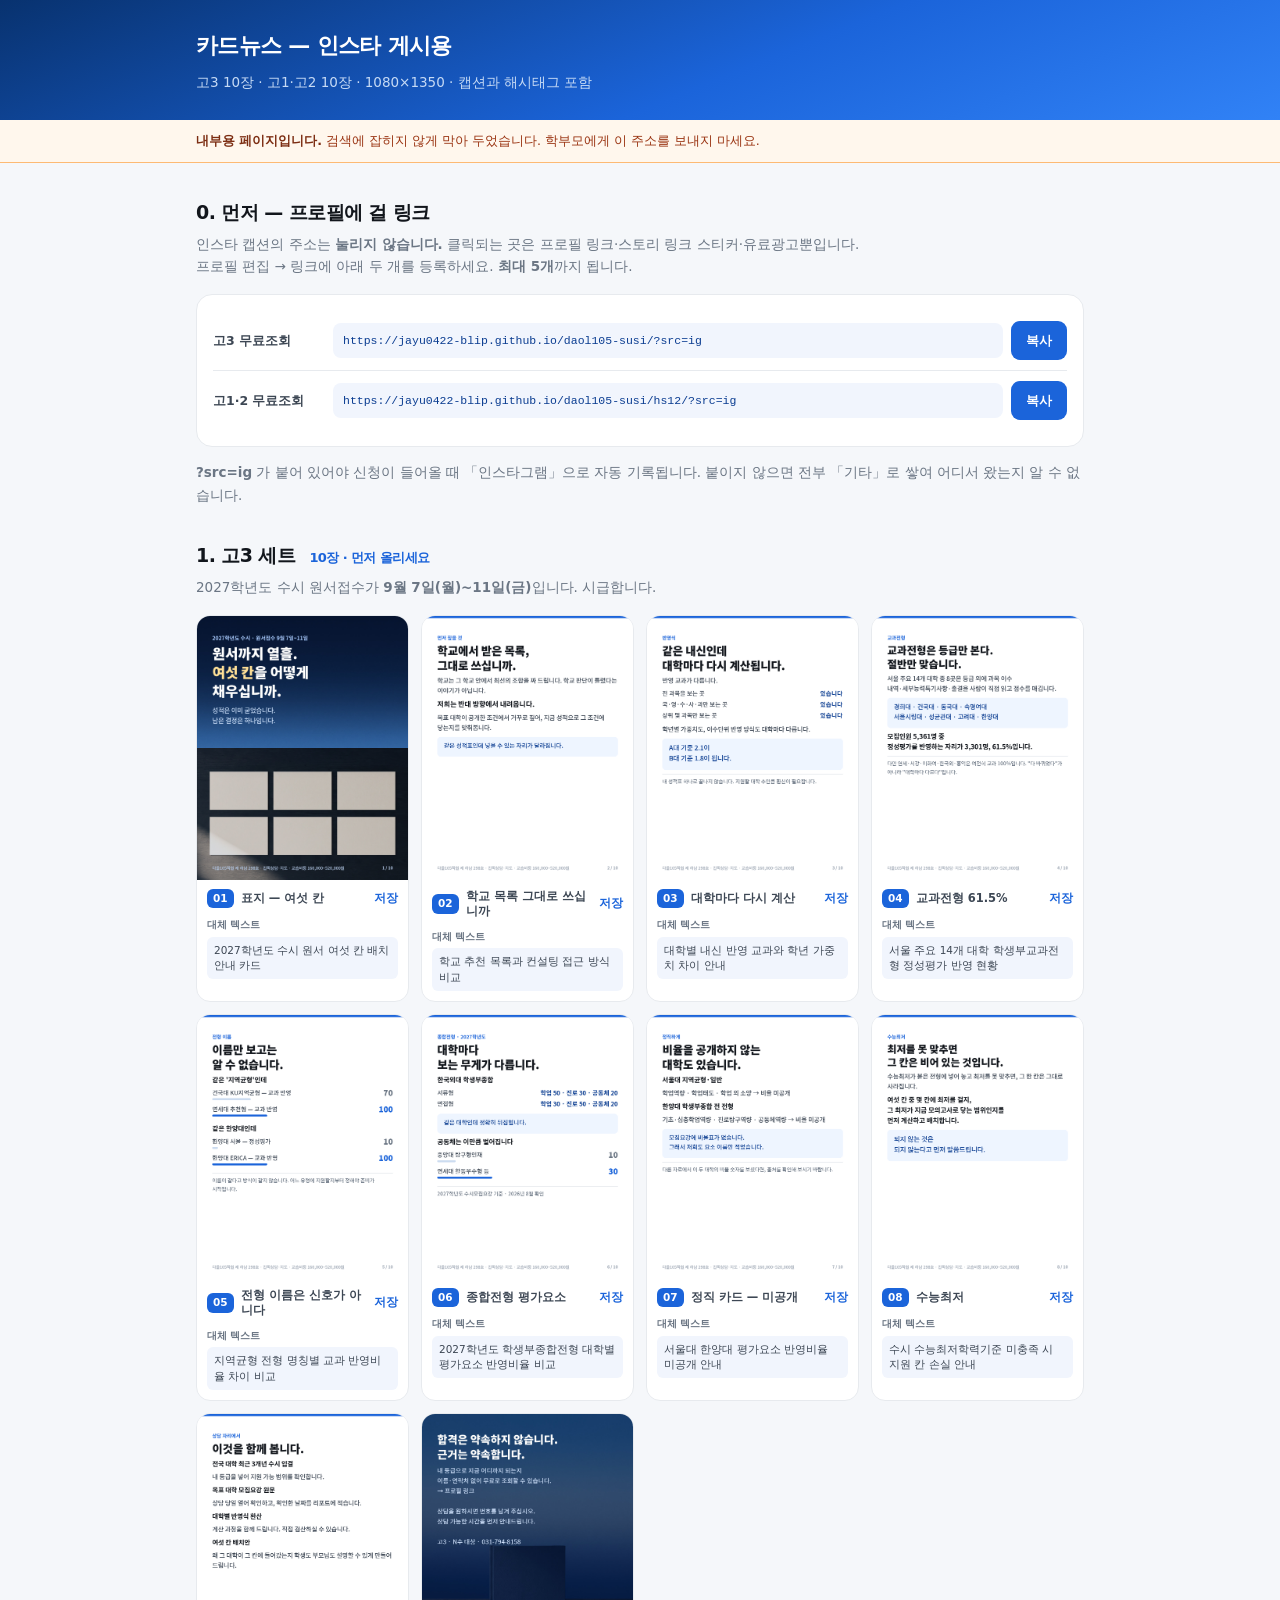
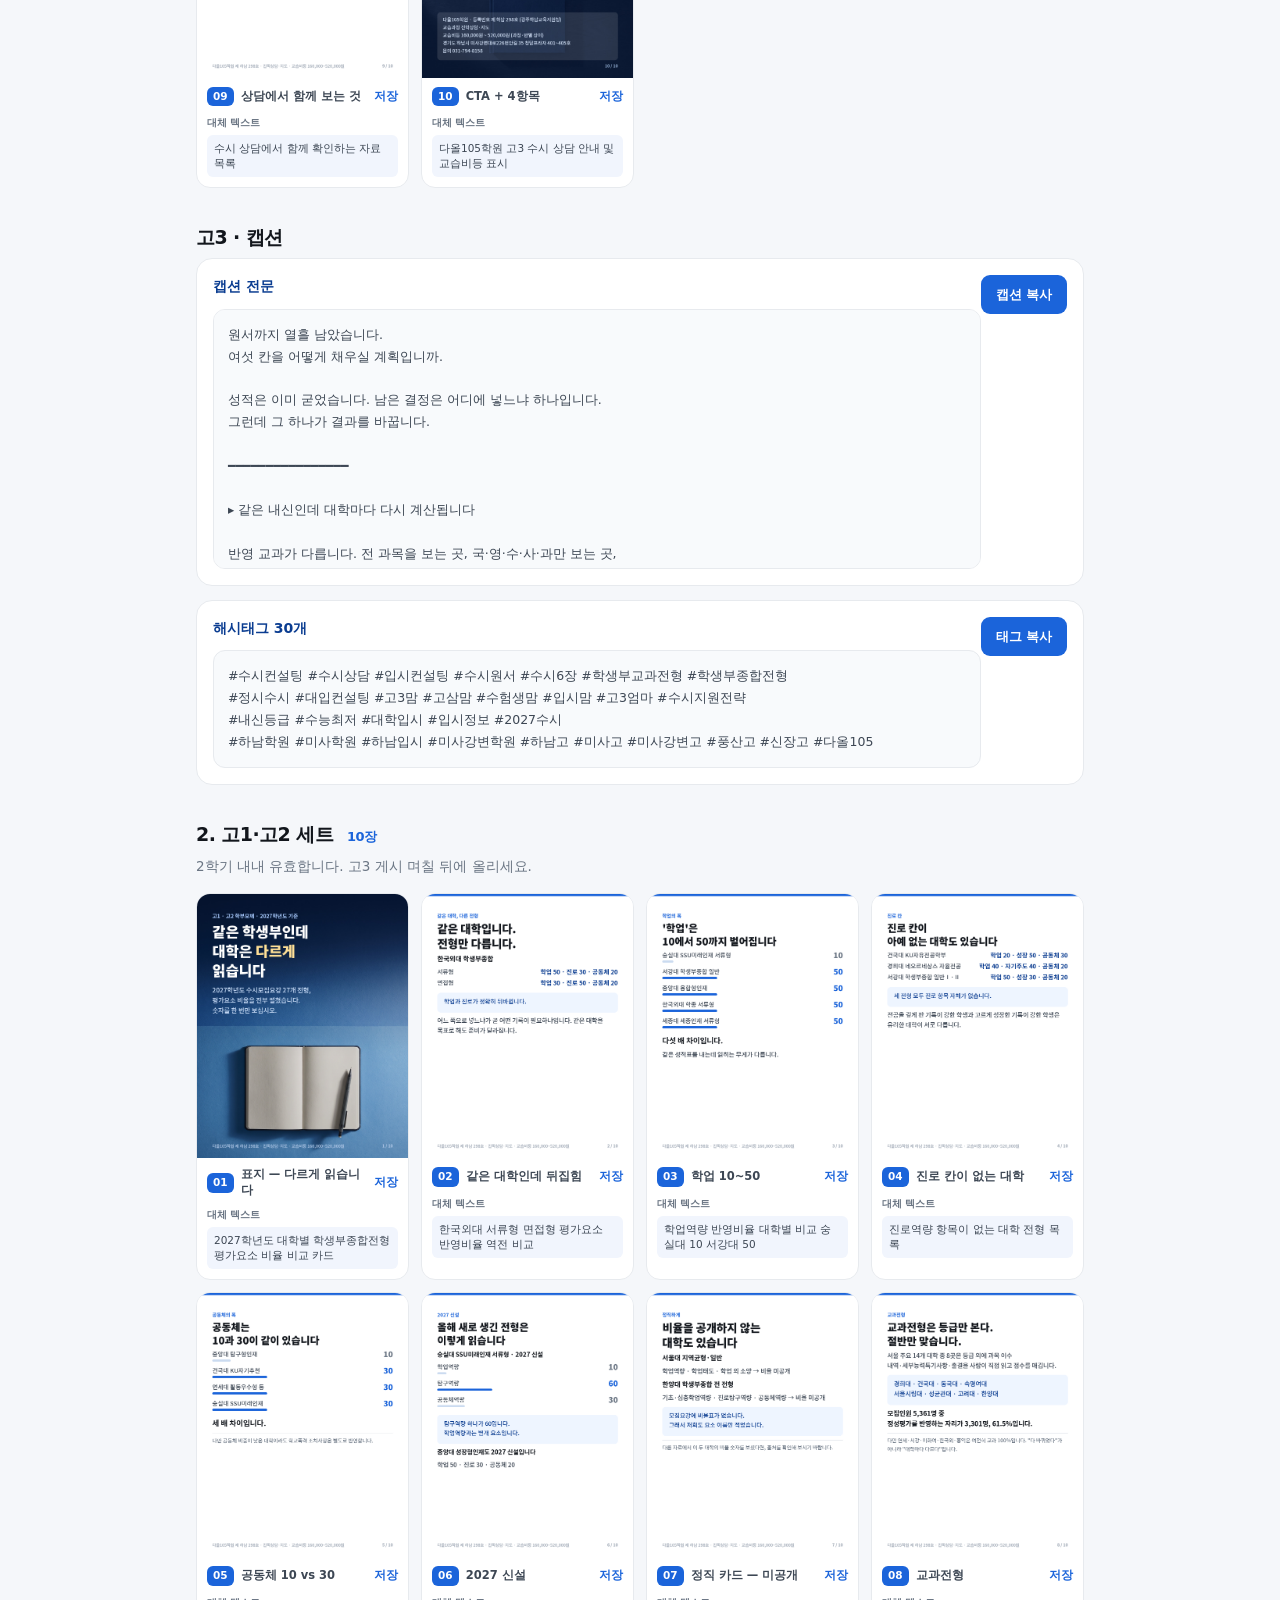
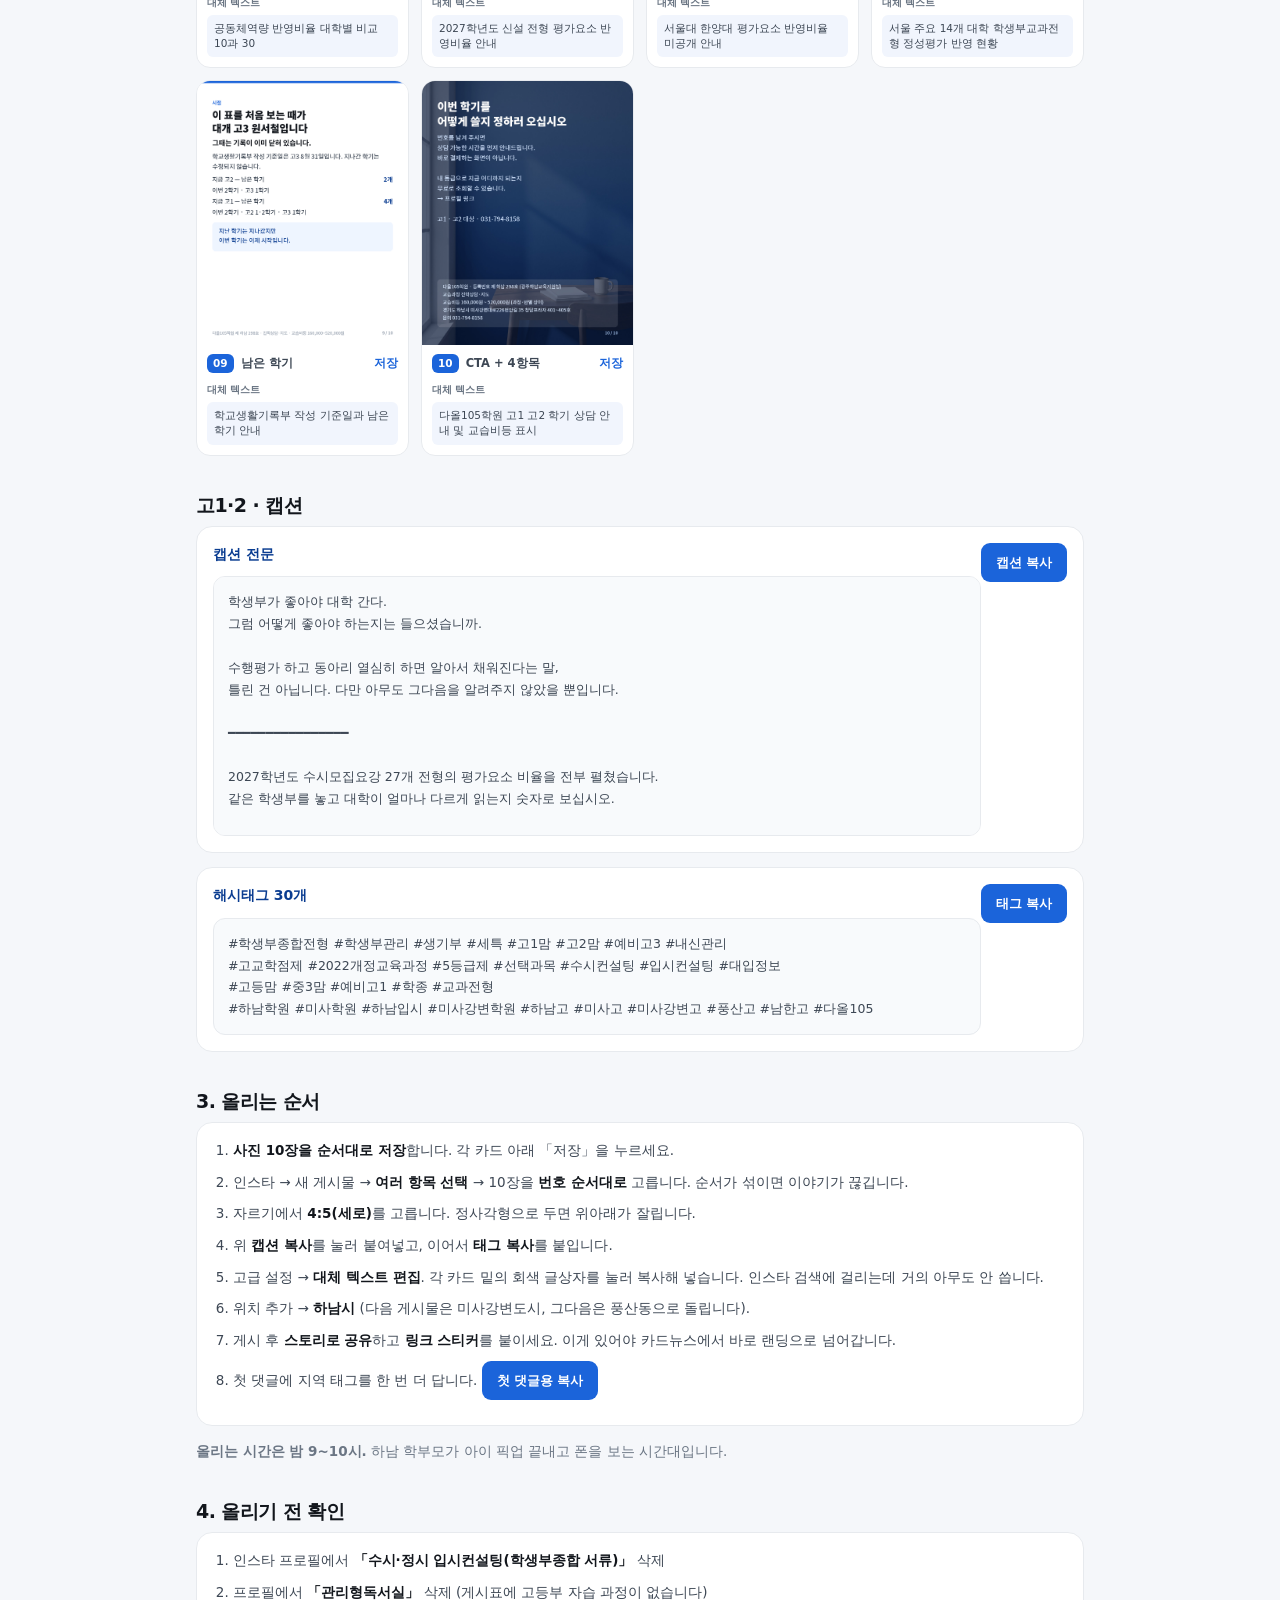
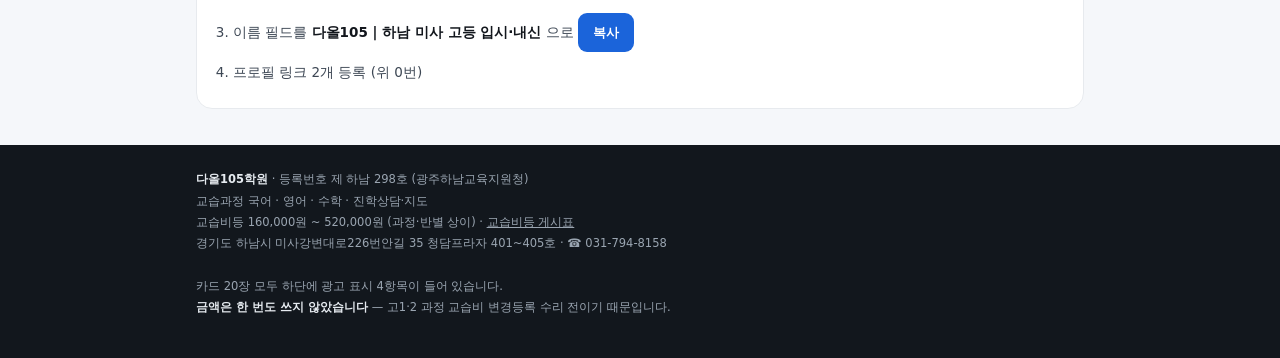
==== cardnews/index.html @ 3d9e0462 "feat: 카드뉴스 배포 페이지 — 고3/고1·2 20장 + 캡션·해시태그·프로필링크 복사 Co-Authored-By: Claude Opus 5 <noreply@anthropic." ====
<!doctype html>
<html lang="ko">
<head>
<meta charset="utf-8">
<meta name="viewport" content="width=device-width,initial-scale=1,viewport-fit=cover">
<meta name="robots" content="noindex,nofollow">
<title>카드뉴스 — 다올105 (내부용)</title>
<style>
:root{--blue:#1B64DA;--blue2:#0B3D91;--ink:#12161C;--g1:#3D4754;--g2:#6B7684;
  --ln:#E7EAEE;--bg:#F5F7FA;--card:#fff;--gold:#B69656;--r:16px}
*{box-sizing:border-box}
body{margin:0;background:var(--bg);color:var(--ink);
  font-family:"Pretendard","Apple SD Gothic Neo","Malgun Gothic",system-ui,sans-serif;
  font-size:15px;line-height:1.68;-webkit-text-size-adjust:100%}
.w{max-width:920px;margin:0 auto;padding:0 16px}
header{background:linear-gradient(158deg,#08326F,#1B64DA 58%,#3182F6);color:#fff;padding:28px 0 26px}
header h1{margin:0 0 6px;font-size:22px;font-weight:800;letter-spacing:-.03em}
header p{margin:0;font-size:13.5px;color:#C6DAF5}
.warn{background:#FFF7ED;border-bottom:1px solid #FDBA74;color:#9A3412;
  font-size:12.5px;padding:11px 0;line-height:1.6}
.warn b{color:#7C2D12}
h2{font-size:19px;font-weight:800;letter-spacing:-.03em;margin:34px 0 4px}
h2 em{font-style:normal;font-size:13px;font-weight:700;color:var(--blue);margin-left:8px}
.lead{color:var(--g2);font-size:13.5px;margin:0 0 16px}
.box{background:var(--card);border:1px solid var(--ln);border-radius:var(--r);
  padding:16px;margin-bottom:14px}
.box h3{margin:0 0 10px;font-size:14px;font-weight:800;color:var(--blue2)}
.lk{display:flex;gap:8px;align-items:center;flex-wrap:wrap;padding:10px 0;border-top:1px solid var(--ln)}
.lk:first-of-type{border-top:0}
.lk .t{flex:0 0 auto;font-size:12.5px;font-weight:700;color:var(--g1);min-width:112px}
.lk code{flex:1 1 240px;font-size:11.5px;color:var(--blue2);background:#F1F5FD;
  border-radius:8px;padding:8px 10px;word-break:break-all;font-family:ui-monospace,monospace}
button.cp{flex:0 0 auto;border:0;border-radius:9px;background:var(--blue);color:#fff;
  font:inherit;font-size:12.5px;font-weight:700;padding:9px 15px;cursor:pointer}
button.cp:active{transform:scale(.97)}
button.cp.ok{background:#0FA36B}
pre{margin:0;white-space:pre-wrap;word-break:break-word;font-size:12.5px;line-height:1.75;
  color:var(--g1);background:#F8FAFC;border:1px solid var(--ln);border-radius:12px;
  padding:14px;max-height:260px;overflow:auto;font-family:inherit}
.grid{display:grid;grid-template-columns:repeat(2,1fr);gap:12px}
@media(min-width:620px){.grid{grid-template-columns:repeat(4,1fr)}}
.c{margin:0;background:var(--card);border:1px solid var(--ln);border-radius:14px;overflow:hidden}
.c img{display:block;width:100%;height:auto}
.c figcaption{display:flex;align-items:center;gap:7px;padding:9px 10px;font-size:11.5px}
.c .n{flex:0 0 auto;background:var(--blue);color:#fff;border-radius:6px;
  padding:1px 6px;font-size:10.5px;font-weight:800}
.c figcaption b{flex:1;font-weight:700;color:var(--g1);font-size:11.5px;line-height:1.35}
.c .dl{flex:0 0 auto;color:var(--blue);font-weight:700;text-decoration:none;font-size:11.5px}
.alt{padding:0 10px 10px}
.alt span{display:block;font-size:10px;color:var(--g2);font-weight:700;margin-bottom:3px}
.alt code{display:block;font-size:10.5px;color:var(--g1);background:#F1F5FD;border-radius:6px;
  padding:6px 7px;line-height:1.45;cursor:pointer;font-family:inherit}
.alt code:active{background:#DCE9FD}
ol{padding-left:20px;margin:0}
ol li{margin-bottom:9px;font-size:13.5px;color:var(--g1)}
ol li b{color:var(--ink)}
footer{background:#12171D;color:#9AA5B1;font-size:11.5px;line-height:1.85;
  padding:24px 0 40px;margin-top:36px}
footer b{color:#E6EBF0}
.toast{position:fixed;left:50%;bottom:26px;transform:translateX(-50%) translateY(80px);
  background:#0FA36B;color:#fff;font-size:13.5px;font-weight:700;padding:11px 20px;
  border-radius:99px;opacity:0;transition:.22s;pointer-events:none;z-index:9}
.toast.on{opacity:1;transform:translateX(-50%) translateY(0)}
</style>
</head>
<body>

<header><div class="w">
  <h1>카드뉴스 — 인스타 게시용</h1>
  <p>고3 10장 · 고1·고2 10장 · 1080×1350 · 캡션과 해시태그 포함</p>
</div></header>

<div class="warn"><div class="w">
  <b>내부용 페이지입니다.</b> 검색에 잡히지 않게 막아 두었습니다. 학부모에게 이 주소를 보내지 마세요.
</div></div>

<div class="w">

<h2>0. 먼저 — 프로필에 걸 링크</h2>
<p class="lead">인스타 캡션의 주소는 <b>눌리지 않습니다.</b> 클릭되는 곳은 프로필 링크·스토리 링크 스티커·유료광고뿐입니다.<br>
프로필 편집 → 링크에 아래 두 개를 등록하세요. <b>최대 5개</b>까지 됩니다.</p>
<div class="box">
  <div class="lk"><span class="t">고3 무료조회</span><code>https://jayu0422-blip.github.io/daol105-susi/?src=ig</code>
    <button class="cp" data-copy="https://jayu0422-blip.github.io/daol105-susi/?src=ig">복사</button></div>
  <div class="lk"><span class="t">고1·2 무료조회</span><code>https://jayu0422-blip.github.io/daol105-susi/hs12/?src=ig</code>
    <button class="cp" data-copy="https://jayu0422-blip.github.io/daol105-susi/hs12/?src=ig">복사</button></div>
</div>
<p class="lead"><b>?src=ig</b> 가 붙어 있어야 신청이 들어올 때 「인스타그램」으로 자동 기록됩니다.
붙이지 않으면 전부 「기타」로 쌓여 어디서 왔는지 알 수 없습니다.</p>

<h2>1. 고3 세트 <em>10장 · 먼저 올리세요</em></h2>
<p class="lead">2027학년도 수시 원서접수가 <b>9월 7일(월)~11일(금)</b>입니다. 시급합니다.</p>
<div class="grid">
    <figure class="c">
      <a href="img/go3_01.jpg" download="go3_01.jpg"><img src="img/go3_01.jpg" alt="2027학년도 수시 원서 여섯 칸 배치 안내 카드" loading="lazy"></a>
      <figcaption><span class="n">01</span><b>표지 — 여섯 칸</b>
        <a class="dl" href="img/go3_01.jpg" download="go3_01.jpg">저장</a></figcaption>
      <div class="alt"><span>대체 텍스트</span><code data-copy="2027학년도 수시 원서 여섯 칸 배치 안내 카드">2027학년도 수시 원서 여섯 칸 배치 안내 카드</code></div>
    </figure>
    <figure class="c">
      <a href="img/go3_02.png" download="go3_02.png"><img src="img/go3_02.png" alt="학교 추천 목록과 컨설팅 접근 방식 비교" loading="lazy"></a>
      <figcaption><span class="n">02</span><b>학교 목록 그대로 쓰십니까</b>
        <a class="dl" href="img/go3_02.png" download="go3_02.png">저장</a></figcaption>
      <div class="alt"><span>대체 텍스트</span><code data-copy="학교 추천 목록과 컨설팅 접근 방식 비교">학교 추천 목록과 컨설팅 접근 방식 비교</code></div>
    </figure>
    <figure class="c">
      <a href="img/go3_03.png" download="go3_03.png"><img src="img/go3_03.png" alt="대학별 내신 반영 교과와 학년 가중치 차이 안내" loading="lazy"></a>
      <figcaption><span class="n">03</span><b>대학마다 다시 계산</b>
        <a class="dl" href="img/go3_03.png" download="go3_03.png">저장</a></figcaption>
      <div class="alt"><span>대체 텍스트</span><code data-copy="대학별 내신 반영 교과와 학년 가중치 차이 안내">대학별 내신 반영 교과와 학년 가중치 차이 안내</code></div>
    </figure>
    <figure class="c">
      <a href="img/go3_04.png" download="go3_04.png"><img src="img/go3_04.png" alt="서울 주요 14개 대학 학생부교과전형 정성평가 반영 현황" loading="lazy"></a>
      <figcaption><span class="n">04</span><b>교과전형 61.5%</b>
        <a class="dl" href="img/go3_04.png" download="go3_04.png">저장</a></figcaption>
      <div class="alt"><span>대체 텍스트</span><code data-copy="서울 주요 14개 대학 학생부교과전형 정성평가 반영 현황">서울 주요 14개 대학 학생부교과전형 정성평가 반영 현황</code></div>
    </figure>
    <figure class="c">
      <a href="img/go3_05.png" download="go3_05.png"><img src="img/go3_05.png" alt="지역균형 전형 명칭별 교과 반영비율 차이 비교" loading="lazy"></a>
      <figcaption><span class="n">05</span><b>전형 이름은 신호가 아니다</b>
        <a class="dl" href="img/go3_05.png" download="go3_05.png">저장</a></figcaption>
      <div class="alt"><span>대체 텍스트</span><code data-copy="지역균형 전형 명칭별 교과 반영비율 차이 비교">지역균형 전형 명칭별 교과 반영비율 차이 비교</code></div>
    </figure>
    <figure class="c">
      <a href="img/go3_06.png" download="go3_06.png"><img src="img/go3_06.png" alt="2027학년도 학생부종합전형 대학별 평가요소 반영비율 비교" loading="lazy"></a>
      <figcaption><span class="n">06</span><b>종합전형 평가요소</b>
        <a class="dl" href="img/go3_06.png" download="go3_06.png">저장</a></figcaption>
      <div class="alt"><span>대체 텍스트</span><code data-copy="2027학년도 학생부종합전형 대학별 평가요소 반영비율 비교">2027학년도 학생부종합전형 대학별 평가요소 반영비율 비교</code></div>
    </figure>
    <figure class="c">
      <a href="img/go3_07.png" download="go3_07.png"><img src="img/go3_07.png" alt="서울대 한양대 평가요소 반영비율 미공개 안내" loading="lazy"></a>
      <figcaption><span class="n">07</span><b>정직 카드 — 미공개</b>
        <a class="dl" href="img/go3_07.png" download="go3_07.png">저장</a></figcaption>
      <div class="alt"><span>대체 텍스트</span><code data-copy="서울대 한양대 평가요소 반영비율 미공개 안내">서울대 한양대 평가요소 반영비율 미공개 안내</code></div>
    </figure>
    <figure class="c">
      <a href="img/go3_08.png" download="go3_08.png"><img src="img/go3_08.png" alt="수시 수능최저학력기준 미충족 시 지원 칸 손실 안내" loading="lazy"></a>
      <figcaption><span class="n">08</span><b>수능최저</b>
        <a class="dl" href="img/go3_08.png" download="go3_08.png">저장</a></figcaption>
      <div class="alt"><span>대체 텍스트</span><code data-copy="수시 수능최저학력기준 미충족 시 지원 칸 손실 안내">수시 수능최저학력기준 미충족 시 지원 칸 손실 안내</code></div>
    </figure>
    <figure class="c">
      <a href="img/go3_09.png" download="go3_09.png"><img src="img/go3_09.png" alt="수시 상담에서 함께 확인하는 자료 목록" loading="lazy"></a>
      <figcaption><span class="n">09</span><b>상담에서 함께 보는 것</b>
        <a class="dl" href="img/go3_09.png" download="go3_09.png">저장</a></figcaption>
      <div class="alt"><span>대체 텍스트</span><code data-copy="수시 상담에서 함께 확인하는 자료 목록">수시 상담에서 함께 확인하는 자료 목록</code></div>
    </figure>
    <figure class="c">
      <a href="img/go3_10.jpg" download="go3_10.jpg"><img src="img/go3_10.jpg" alt="다올105학원 고3 수시 상담 안내 및 교습비등 표시" loading="lazy"></a>
      <figcaption><span class="n">10</span><b>CTA + 4항목</b>
        <a class="dl" href="img/go3_10.jpg" download="go3_10.jpg">저장</a></figcaption>
      <div class="alt"><span>대체 텍스트</span><code data-copy="다올105학원 고3 수시 상담 안내 및 교습비등 표시">다올105학원 고3 수시 상담 안내 및 교습비등 표시</code></div>
    </figure>
</div>

<h2>고3 · 캡션</h2>
<div class="box">
  <h3>캡션 전문 <button class="cp" data-copy-id="capA" style="float:right">캡션 복사</button></h3>
  <pre id="capA">원서까지 열흘 남았습니다.
여섯 칸을 어떻게 채우실 계획입니까.

성적은 이미 굳었습니다. 남은 결정은 어디에 넣느냐 하나입니다.
그런데 그 하나가 결과를 바꿉니다.

━━━━━━━━━━━━━━━━

▸ 같은 내신인데 대학마다 다시 계산됩니다

반영 교과가 다릅니다. 전 과목을 보는 곳, 국·영·수·사·과만 보는 곳,
상위 몇 과목만 보는 곳이 다 다릅니다.
학년별 가중치도, 이수단위 반영 방식도 다릅니다.

그래서 A대 기준 2.1이 B대 기준 1.8이 됩니다.
내 성적표 하나로 끝나지 않습니다.

▸ 교과전형은 등급만 본다 — 절반만 맞습니다

서울 주요 14개 대학 중 8곳은 등급 외에
과목 이수 내역·세부능력특기사항·출결을 사람이 직접 읽고 점수를 매깁니다.

경희대 · 건국대 · 동국대 · 숙명여대 · 서울시립대 · 성균관대 · 고려대 · 한양대

모집인원 5,361명 중 정성평가를 반영하는 자리가 3,301명, 61.5%입니다.

다만 연세·서강·이화여·한국외·홍익은 여전히 교과 100%입니다.
"다 바뀌었다"가 아니라 "대학마다 다르다"입니다.

▸ 전형 이름만 보고는 알 수 없습니다

같은 '지역균형'인데 건국대는 교과가 70%, 연세대는 100%입니다.
같은 한양대인데 서울캠은 정성평가 10%를 보고 ERICA는 교과 100%입니다.

▸ 비율을 공개하지 않는 대학도 있습니다

서울대와 한양대는 모집요강에 평가요소별 비율표가 없습니다.
그래서 저희도 요소 이름만 적었습니다.
다른 자료에서 이 두 대학의 비율 숫자를 보셨다면 출처를 확인해 보시기 바랍니다.

▸ 최저를 못 맞추면 그 칸은 비어 있는 것입니다

여섯 칸 중 몇 칸에 최저를 걸지, 그 최저가 지금 모의고사로 닿는 범위인지를
먼저 계산하고 배치합니다.
되지 않는 것은 되지 않는다고 먼저 말씀드립니다.

━━━━━━━━━━━━━━━━

합격은 약속하지 않습니다. 근거는 약속합니다.
왜 그 대학이 그 칸에 들어갔는지, 학생도 부모님도 설명할 수 있게 만들어 드립니다.

내 등급으로 지금 어디까지 되는지
이름·연락처 없이 무료로 조회하실 수 있습니다 → 프로필 링크

2027학년도 수시 원서접수 2026. 9. 7(월) ~ 9. 11(금)
고3 · N수 대상 · ☎ 031-794-8158

※ 위 숫자는 2027학년도 수시모집요강 및 각 대학 입학처 공개자료 기준(2026년 8월 확인)이며,
   지원 전 반드시 해당 대학 입학처 게시본을 확인하셔야 합니다.
※ 본 상담은 합격을 보장하지 않습니다.

━━━━━━━━━━━━━━━━
다올105학원 · 등록번호 제 하남 298호 (광주하남교육지원청)
교습과정 진학상담·지도
교습비등 160,000원 ~ 520,000원 (과정·반별 상이)
경기 하남시 미사강변대로226번안길 35 청담프라자 401~405호
☎ 031-794-8158</pre>
</div>
<div class="box">
  <h3>해시태그 30개 <button class="cp" data-copy-id="tagA" style="float:right">태그 복사</button></h3>
  <pre id="tagA">#수시컨설팅 #수시상담 #입시컨설팅 #수시원서 #수시6장 #학생부교과전형 #학생부종합전형
#정시수시 #대입컨설팅 #고3맘 #고삼맘 #수험생맘 #입시맘 #고3엄마 #수시지원전략
#내신등급 #수능최저 #대학입시 #입시정보 #2027수시
#하남학원 #미사학원 #하남입시 #미사강변학원 #하남고 #미사고 #미사강변고 #풍산고 #신장고 #다올105</pre>
</div>

<h2>2. 고1·고2 세트 <em>10장</em></h2>
<p class="lead">2학기 내내 유효합니다. 고3 게시 며칠 뒤에 올리세요.</p>
<div class="grid">
    <figure class="c">
      <a href="img/hs12_01.jpg" download="hs12_01.jpg"><img src="img/hs12_01.jpg" alt="2027학년도 대학별 학생부종합전형 평가요소 비율 비교 카드" loading="lazy"></a>
      <figcaption><span class="n">01</span><b>표지 — 다르게 읽습니다</b>
        <a class="dl" href="img/hs12_01.jpg" download="hs12_01.jpg">저장</a></figcaption>
      <div class="alt"><span>대체 텍스트</span><code data-copy="2027학년도 대학별 학생부종합전형 평가요소 비율 비교 카드">2027학년도 대학별 학생부종합전형 평가요소 비율 비교 카드</code></div>
    </figure>
    <figure class="c">
      <a href="img/hs12_02.png" download="hs12_02.png"><img src="img/hs12_02.png" alt="한국외대 서류형 면접형 평가요소 반영비율 역전 비교" loading="lazy"></a>
      <figcaption><span class="n">02</span><b>같은 대학인데 뒤집힘</b>
        <a class="dl" href="img/hs12_02.png" download="hs12_02.png">저장</a></figcaption>
      <div class="alt"><span>대체 텍스트</span><code data-copy="한국외대 서류형 면접형 평가요소 반영비율 역전 비교">한국외대 서류형 면접형 평가요소 반영비율 역전 비교</code></div>
    </figure>
    <figure class="c">
      <a href="img/hs12_03.png" download="hs12_03.png"><img src="img/hs12_03.png" alt="학업역량 반영비율 대학별 비교 숭실대 10 서강대 50" loading="lazy"></a>
      <figcaption><span class="n">03</span><b>학업 10~50</b>
        <a class="dl" href="img/hs12_03.png" download="hs12_03.png">저장</a></figcaption>
      <div class="alt"><span>대체 텍스트</span><code data-copy="학업역량 반영비율 대학별 비교 숭실대 10 서강대 50">학업역량 반영비율 대학별 비교 숭실대 10 서강대 50</code></div>
    </figure>
    <figure class="c">
      <a href="img/hs12_04.png" download="hs12_04.png"><img src="img/hs12_04.png" alt="진로역량 항목이 없는 대학 전형 목록" loading="lazy"></a>
      <figcaption><span class="n">04</span><b>진로 칸이 없는 대학</b>
        <a class="dl" href="img/hs12_04.png" download="hs12_04.png">저장</a></figcaption>
      <div class="alt"><span>대체 텍스트</span><code data-copy="진로역량 항목이 없는 대학 전형 목록">진로역량 항목이 없는 대학 전형 목록</code></div>
    </figure>
    <figure class="c">
      <a href="img/hs12_05.png" download="hs12_05.png"><img src="img/hs12_05.png" alt="공동체역량 반영비율 대학별 비교 10과 30" loading="lazy"></a>
      <figcaption><span class="n">05</span><b>공동체 10 vs 30</b>
        <a class="dl" href="img/hs12_05.png" download="hs12_05.png">저장</a></figcaption>
      <div class="alt"><span>대체 텍스트</span><code data-copy="공동체역량 반영비율 대학별 비교 10과 30">공동체역량 반영비율 대학별 비교 10과 30</code></div>
    </figure>
    <figure class="c">
      <a href="img/hs12_06.png" download="hs12_06.png"><img src="img/hs12_06.png" alt="2027학년도 신설 전형 평가요소 반영비율 안내" loading="lazy"></a>
      <figcaption><span class="n">06</span><b>2027 신설</b>
        <a class="dl" href="img/hs12_06.png" download="hs12_06.png">저장</a></figcaption>
      <div class="alt"><span>대체 텍스트</span><code data-copy="2027학년도 신설 전형 평가요소 반영비율 안내">2027학년도 신설 전형 평가요소 반영비율 안내</code></div>
    </figure>
    <figure class="c">
      <a href="img/hs12_07.png" download="hs12_07.png"><img src="img/hs12_07.png" alt="서울대 한양대 평가요소 반영비율 미공개 안내" loading="lazy"></a>
      <figcaption><span class="n">07</span><b>정직 카드 — 미공개</b>
        <a class="dl" href="img/hs12_07.png" download="hs12_07.png">저장</a></figcaption>
      <div class="alt"><span>대체 텍스트</span><code data-copy="서울대 한양대 평가요소 반영비율 미공개 안내">서울대 한양대 평가요소 반영비율 미공개 안내</code></div>
    </figure>
    <figure class="c">
      <a href="img/hs12_08.png" download="hs12_08.png"><img src="img/hs12_08.png" alt="서울 주요 14개 대학 학생부교과전형 정성평가 반영 현황" loading="lazy"></a>
      <figcaption><span class="n">08</span><b>교과전형</b>
        <a class="dl" href="img/hs12_08.png" download="hs12_08.png">저장</a></figcaption>
      <div class="alt"><span>대체 텍스트</span><code data-copy="서울 주요 14개 대학 학생부교과전형 정성평가 반영 현황">서울 주요 14개 대학 학생부교과전형 정성평가 반영 현황</code></div>
    </figure>
    <figure class="c">
      <a href="img/hs12_09.png" download="hs12_09.png"><img src="img/hs12_09.png" alt="학교생활기록부 작성 기준일과 남은 학기 안내" loading="lazy"></a>
      <figcaption><span class="n">09</span><b>남은 학기</b>
        <a class="dl" href="img/hs12_09.png" download="hs12_09.png">저장</a></figcaption>
      <div class="alt"><span>대체 텍스트</span><code data-copy="학교생활기록부 작성 기준일과 남은 학기 안내">학교생활기록부 작성 기준일과 남은 학기 안내</code></div>
    </figure>
    <figure class="c">
      <a href="img/hs12_10.jpg" download="hs12_10.jpg"><img src="img/hs12_10.jpg" alt="다올105학원 고1 고2 학기 상담 안내 및 교습비등 표시" loading="lazy"></a>
      <figcaption><span class="n">10</span><b>CTA + 4항목</b>
        <a class="dl" href="img/hs12_10.jpg" download="hs12_10.jpg">저장</a></figcaption>
      <div class="alt"><span>대체 텍스트</span><code data-copy="다올105학원 고1 고2 학기 상담 안내 및 교습비등 표시">다올105학원 고1 고2 학기 상담 안내 및 교습비등 표시</code></div>
    </figure>
</div>

<h2>고1·2 · 캡션</h2>
<div class="box">
  <h3>캡션 전문 <button class="cp" data-copy-id="capB" style="float:right">캡션 복사</button></h3>
  <pre id="capB">학생부가 좋아야 대학 간다.
그럼 어떻게 좋아야 하는지는 들으셨습니까.

수행평가 하고 동아리 열심히 하면 알아서 채워진다는 말,
틀린 건 아닙니다. 다만 아무도 그다음을 알려주지 않았을 뿐입니다.

━━━━━━━━━━━━━━━━

2027학년도 수시모집요강 27개 전형의 평가요소 비율을 전부 펼쳤습니다.
같은 학생부를 놓고 대학이 얼마나 다르게 읽는지 숫자로 보십시오.

▸ 같은 대학인데 정확히 뒤집힙니다

한국외대 학생부종합
· 서류형 — 학업 50 · 진로 30 · 공동체 20
· 면접형 — 학업 30 · 진로 50 · 공동체 20

어느 쪽으로 넣느냐가 곧 어떤 기록이 필요하냐입니다.

▸ '학업'은 10에서 50까지 벌어집니다

숭실대 SSU미래인재 서류형 학업 10
서강대 · 중앙대 융합형 · 한국외대 서류형 · 세종대 서류형 학업 50

다섯 배 차이입니다. 같은 성적표를 내는데 읽히는 무게가 다릅니다.

▸ 진로 칸이 아예 없는 대학도 있습니다

건국대 KU자유전공학부 — 학업 20 · 성장 50 · 공동체 30
경희대 네오르네상스 자율·자유전공 — 학업 40 · 자기주도 40 · 공동체 20
서강대 학생부종합 일반Ⅰ·Ⅱ — 학업 50 · 성장 30 · 공동체 20

전공을 깊게 판 기록이 강한 학생과 고르게 성장한 기록이 강한 학생은
유리한 대학이 서로 다릅니다.

▸ 공동체는 10과 30이 같이 있습니다

중앙대 탐구형인재 10 / 건국대·연세대·숭실대 30. 세 배 차이입니다.
다만 공동체 비중이 낮은 대학이라도 학교폭력 조치사항은 별도로 반영합니다.

▸ 올해 새로 생긴 전형

숭실대 SSU미래인재 서류형(2027 신설) — 학업 10 · 탐구 60 · 공동체 30
탐구역량 하나가 60입니다. 학업역량과는 별개 요소입니다.

▸ 비율을 공개하지 않는 대학도 있습니다

서울대와 한양대는 모집요강에 비율표가 없습니다.
그래서 저희도 요소 이름만 적었습니다.
다른 자료에서 이 두 대학의 비율 숫자를 보셨다면 출처를 확인해 보시기 바랍니다.

▸ 교과전형도 학생부를 읽습니다

서울 주요 14개 대학 중 8곳이 정성평가를 반영합니다.
모집인원 5,361명 중 3,301명, 61.5%입니다.
다만 연세·서강·이화여·한국외·홍익은 여전히 교과 100%입니다.

━━━━━━━━━━━━━━━━

이 표를 처음 보는 때가 대개 고3 원서철입니다.
그때는 기록이 이미 닫혀 있습니다.

학교생활기록부 작성 기준일은 고3 8월 31일입니다.
지나간 학기는 수정되지 않습니다.

기록에 반영되는 학기가
· 지금 고2는 2개 남았습니다 (이번 2학기 · 고3 1학기)
· 지금 고1은 4개 남았습니다 (이번 2학기 · 고2 1·2학기 · 고3 1학기)

지난 학기는 지나갔지만 이번 학기는 이제 시작입니다.

내 등급으로 지금 어디까지 되는지
이름·연락처 없이 무료로 조회하실 수 있습니다 → 프로필 링크

고1 · 고2 대상 · ☎ 031-794-8158

※ 본원은 학교생활기록부 사본·전자파일을 제출받거나 보관하지 않습니다.
※ 학교생활기록부에 들어갈 문장을 만들어 드리지 않습니다.
※ 학교에 무엇을 적어 달라고 요청하는 방법은 안내하지 않습니다.
※ 본 상담은 합격을 보장하지 않습니다.
※ 위 숫자는 2027학년도 수시모집요강 기준(2026년 8월 확인)이며 학년도마다 달라집니다.

━━━━━━━━━━━━━━━━
다올105학원 · 등록번호 제 하남 298호 (광주하남교육지원청)
교습과정 진학상담·지도
교습비등 160,000원 ~ 520,000원 (과정·반별 상이)
경기 하남시 미사강변대로226번안길 35 청담프라자 401~405호
☎ 031-794-8158</pre>
</div>
<div class="box">
  <h3>해시태그 30개 <button class="cp" data-copy-id="tagB" style="float:right">태그 복사</button></h3>
  <pre id="tagB">#학생부종합전형 #학생부관리 #생기부 #세특 #고1맘 #고2맘 #예비고3 #내신관리
#고교학점제 #2022개정교육과정 #5등급제 #선택과목 #수시컨설팅 #입시컨설팅 #대입정보
#고등맘 #중3맘 #예비고1 #학종 #교과전형
#하남학원 #미사학원 #하남입시 #미사강변학원 #하남고 #미사고 #미사강변고 #풍산고 #남한고 #다올105</pre>
</div>

<h2>3. 올리는 순서</h2>
<div class="box">
  <ol>
    <li><b>사진 10장을 순서대로 저장</b>합니다. 각 카드 아래 「저장」을 누르세요.</li>
    <li>인스타 → 새 게시물 → <b>여러 항목 선택</b> → 10장을 <b>번호 순서대로</b> 고릅니다. 순서가 섞이면 이야기가 끊깁니다.</li>
    <li>자르기에서 <b>4:5(세로)</b>를 고릅니다. 정사각형으로 두면 위아래가 잘립니다.</li>
    <li>위 <b>캡션 복사</b>를 눌러 붙여넣고, 이어서 <b>태그 복사</b>를 붙입니다.</li>
    <li>고급 설정 → <b>대체 텍스트 편집</b>. 각 카드 밑의 회색 글상자를 눌러 복사해 넣습니다. 인스타 검색에 걸리는데 거의 아무도 안 씁니다.</li>
    <li>위치 추가 → <b>하남시</b> (다음 게시물은 미사강변도시, 그다음은 풍산동으로 돌립니다).</li>
    <li>게시 후 <b>스토리로 공유</b>하고 <b>링크 스티커</b>를 붙이세요. 이게 있어야 카드뉴스에서 바로 랜딩으로 넘어갑니다.</li>
    <li>첫 댓글에 지역 태그를 한 번 더 답니다.
      <button class="cp" data-copy="#하남학원 #미사학원 #미사강변고 #하남고 #미사고">첫 댓글용 복사</button></li>
  </ol>
</div>
<p class="lead"><b>올리는 시간은 밤 9~10시.</b> 하남 학부모가 아이 픽업 끝내고 폰을 보는 시간대입니다.</p>

<h2>4. 올리기 전 확인</h2>
<div class="box">
  <ol>
    <li>인스타 프로필에서 <b>「수시·정시 입시컨설팅(학생부종합 서류)」</b> 삭제</li>
    <li>프로필에서 <b>「관리형독서실」</b> 삭제 (게시표에 고등부 자습 과정이 없습니다)</li>
    <li>이름 필드를 <b>다올105 | 하남 미사 고등 입시·내신</b> 으로
      <button class="cp" data-copy="다올105 | 하남 미사 고등 입시·내신">복사</button></li>
    <li>프로필 링크 2개 등록 (위 0번)</li>
  </ol>
</div>

</div>

<footer><div class="w">
  <b>다올105학원</b> · 등록번호 제 하남 298호 (광주하남교육지원청)<br>
  교습과정 국어 · 영어 · 수학 · 진학상담·지도<br>
  교습비등 160,000원 ~ 520,000원 (과정·반별 상이) ·
  <a href="../fee/" style="color:#9AA5B1">교습비등 게시표</a><br>
  경기도 하남시 미사강변대로226번안길 35 청담프라자 401~405호 · ☎ 031-794-8158<br><br>
  카드 20장 모두 하단에 광고 표시 4항목이 들어 있습니다.<br>
  <b>금액은 한 번도 쓰지 않았습니다</b> — 고1·2 과정 교습비 변경등록 수리 전이기 때문입니다.
</div></footer>

<div class="toast" id="toast">복사했습니다</div>
<script>
var T=document.getElementById('toast'),tt;
function toast(m){T.textContent=m;T.classList.add('on');clearTimeout(tt);
  tt=setTimeout(function(){T.classList.remove('on')},1500)}
function copy(txt,btn){
  function ok(){toast('복사했습니다');
    if(btn){var o=btn.textContent;btn.textContent='복사됨 ✓';btn.classList.add('ok');
      setTimeout(function(){btn.textContent=o;btn.classList.remove('ok')},1600)}}
  if(navigator.clipboard&&window.isSecureContext){
    navigator.clipboard.writeText(txt).then(ok).catch(fb)
  }else fb();
  function fb(){var a=document.createElement('textarea');a.value=txt;
    a.style.position='fixed';a.style.left='-9999px';document.body.appendChild(a);
    a.select();try{document.execCommand('copy');ok()}catch(e){toast('복사에 실패했습니다')}
    document.body.removeChild(a)}
}
document.addEventListener('click',function(e){
  var b=e.target.closest('[data-copy]');
  if(b){copy(b.dataset.copy,b.tagName==='BUTTON'?b:null);return}
  var c=e.target.closest('[data-copy-id]');
  if(c){var el=document.getElementById(c.dataset.copyId);if(el)copy(el.textContent,c)}
});
</script>
</body>
</html>
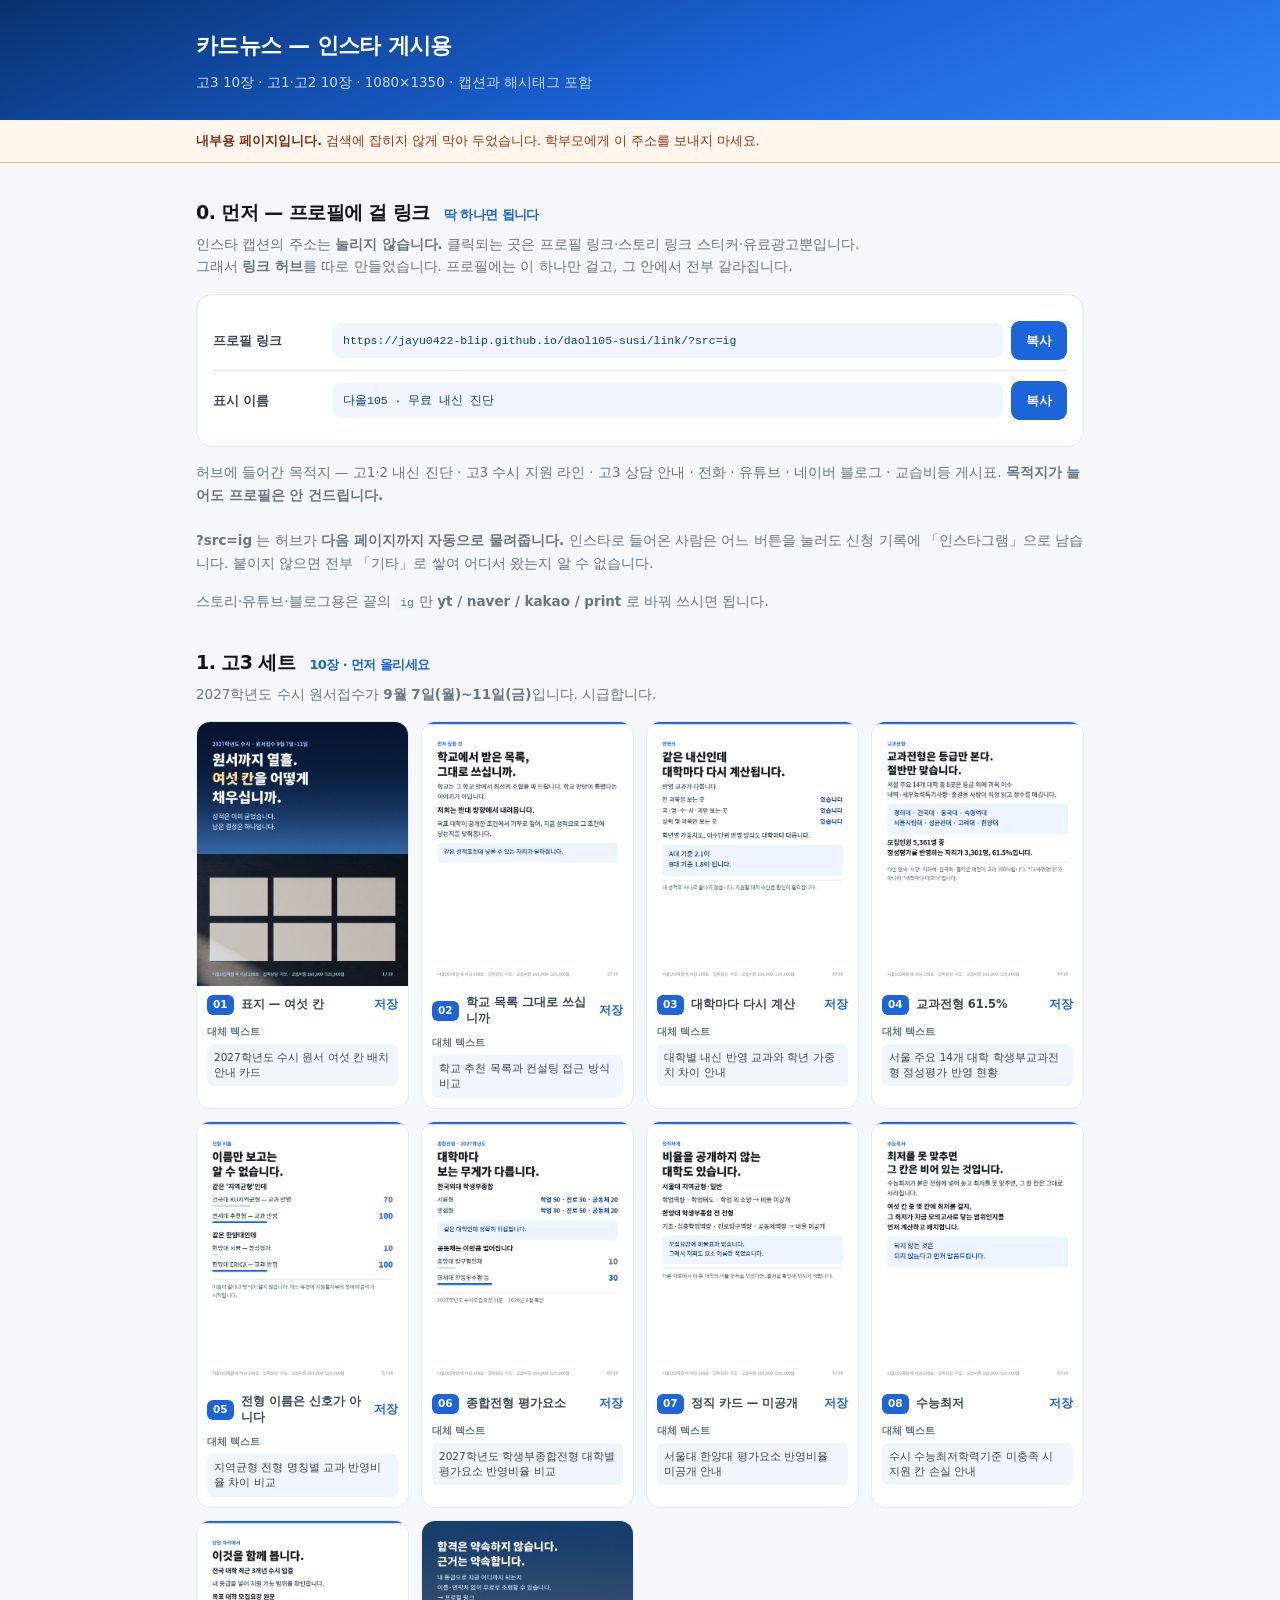
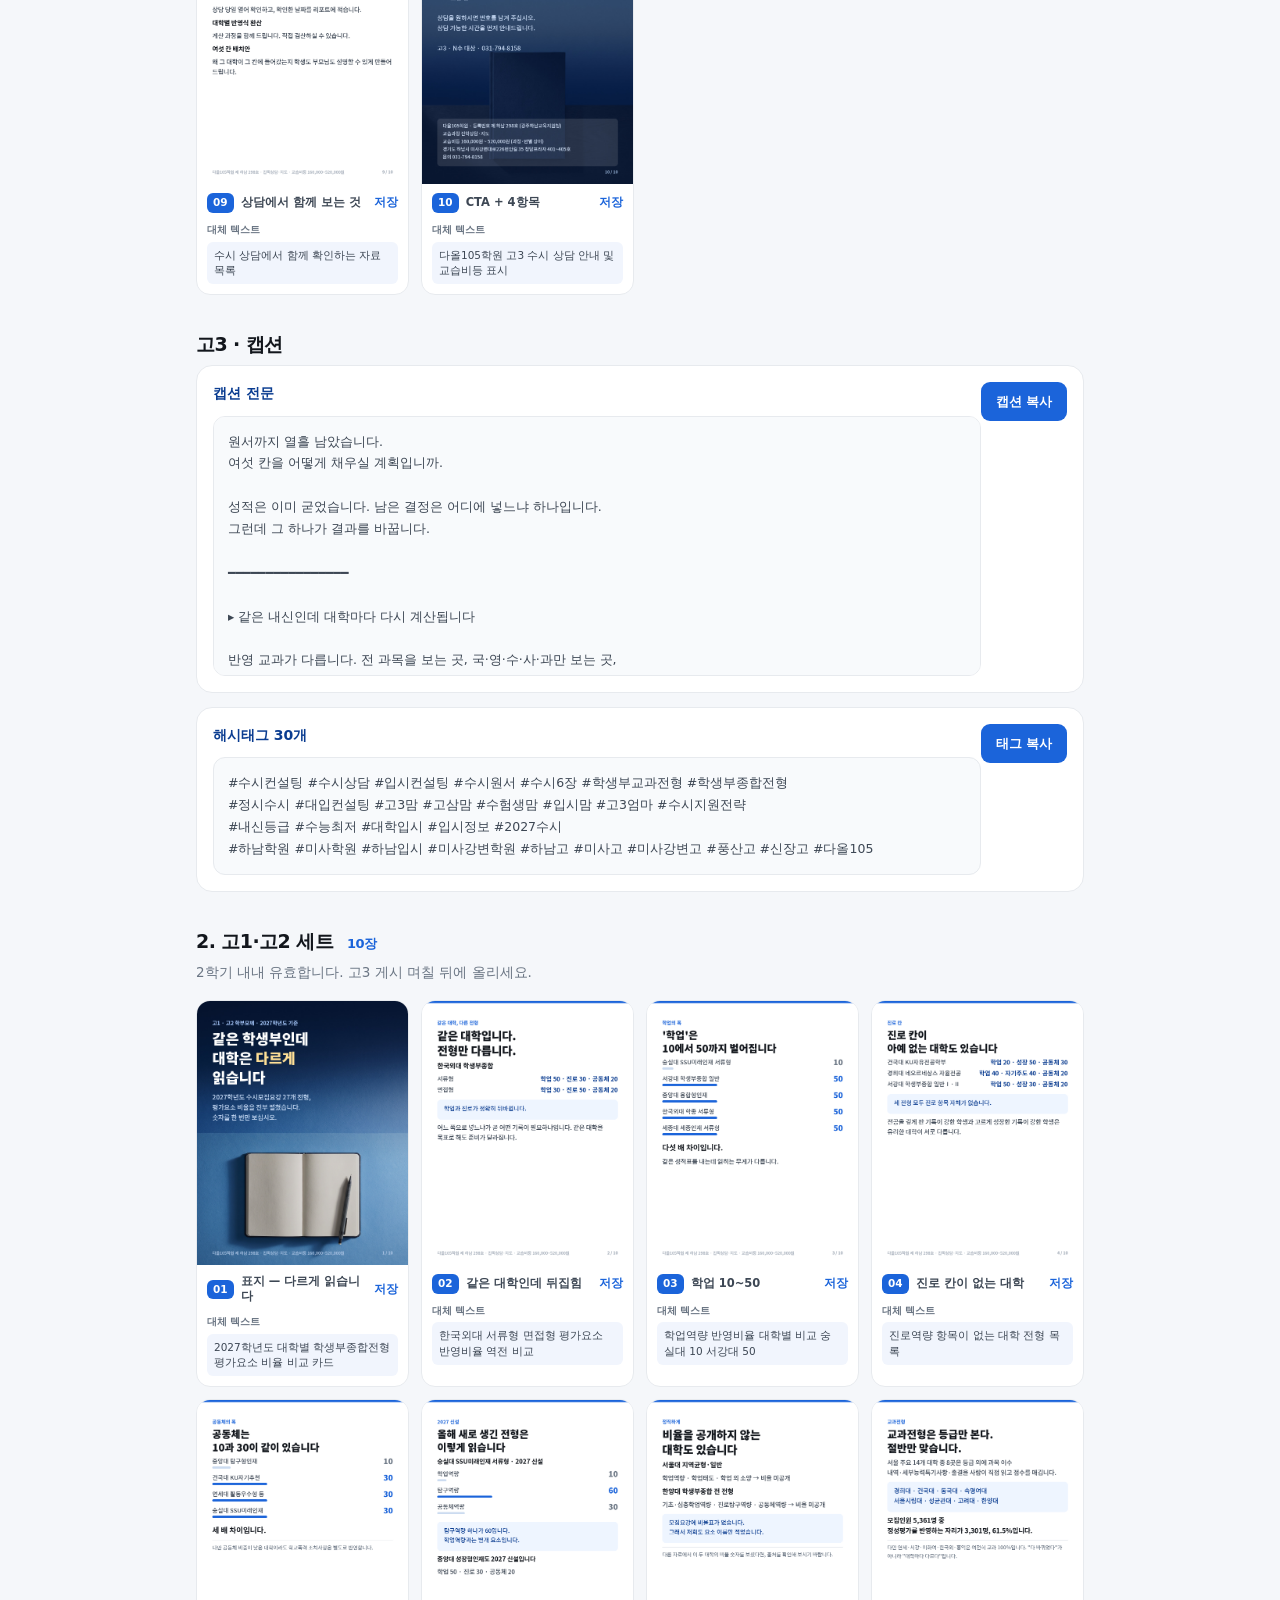
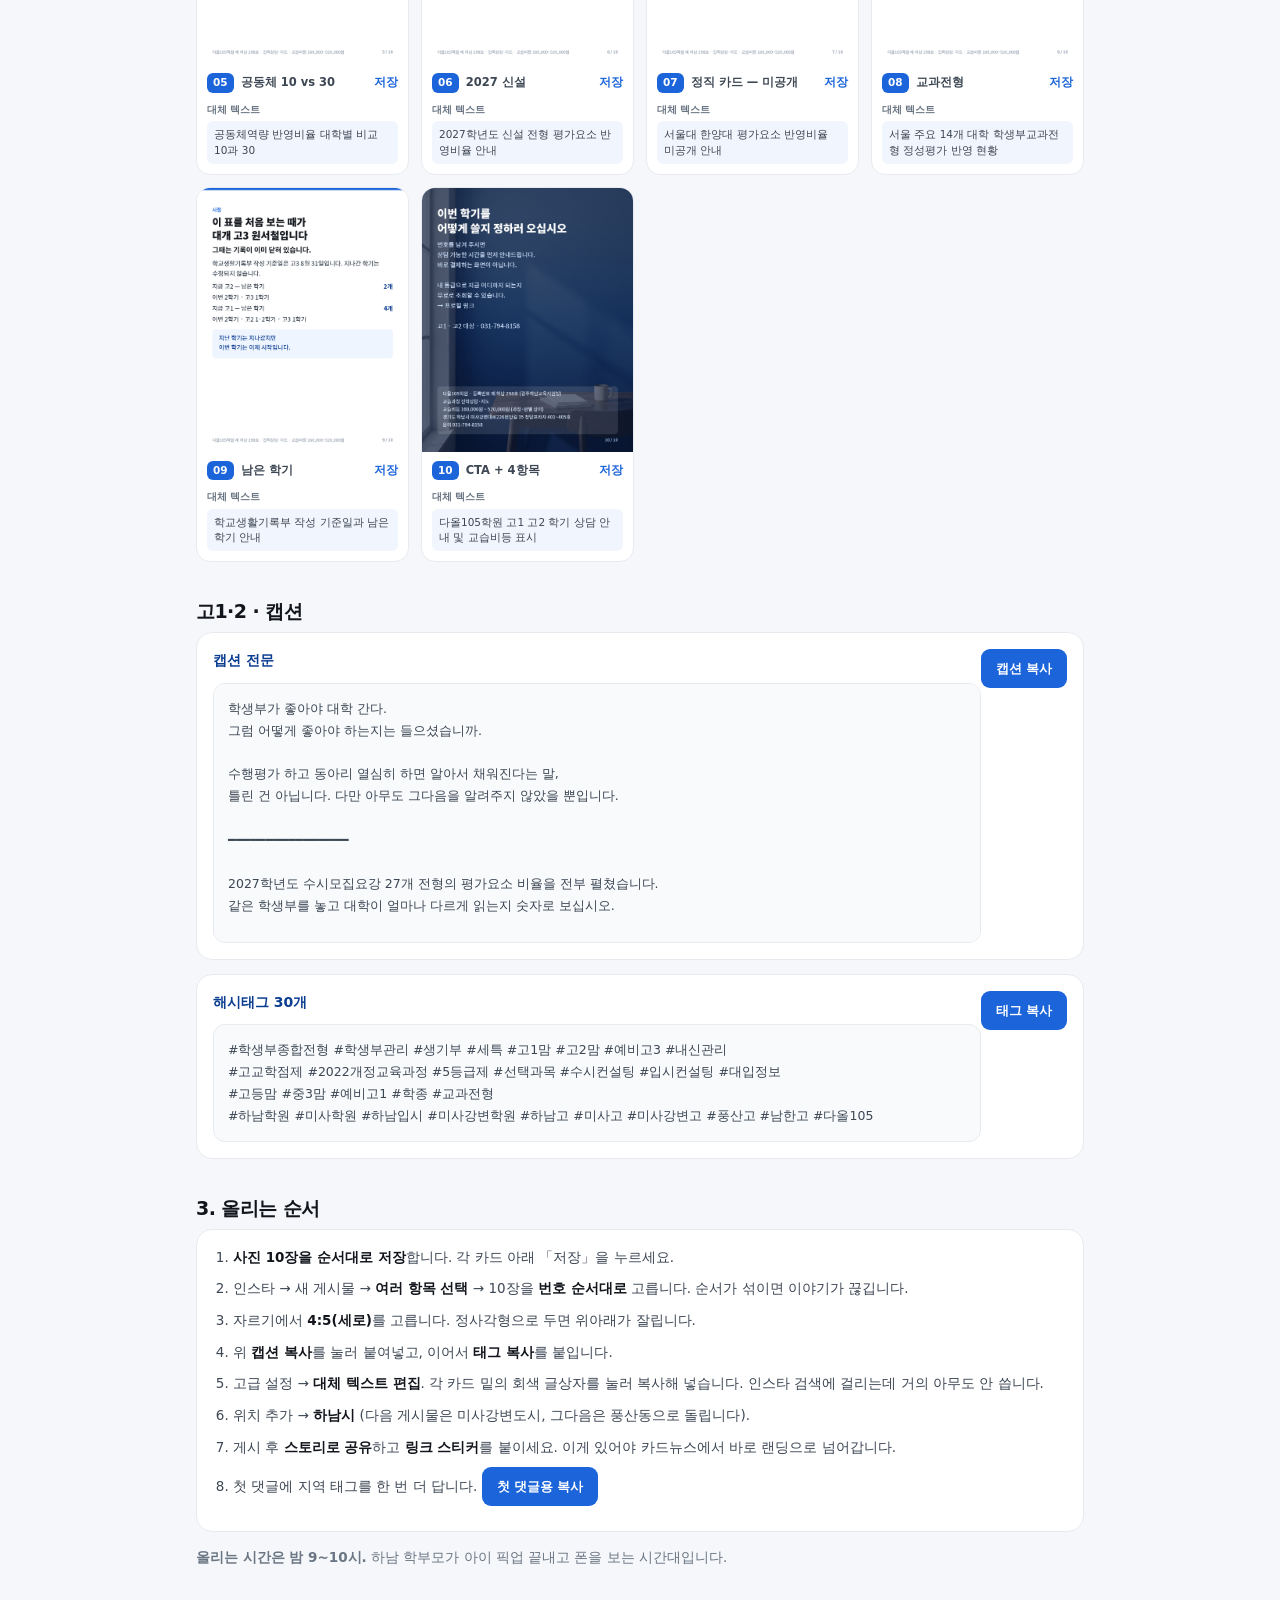
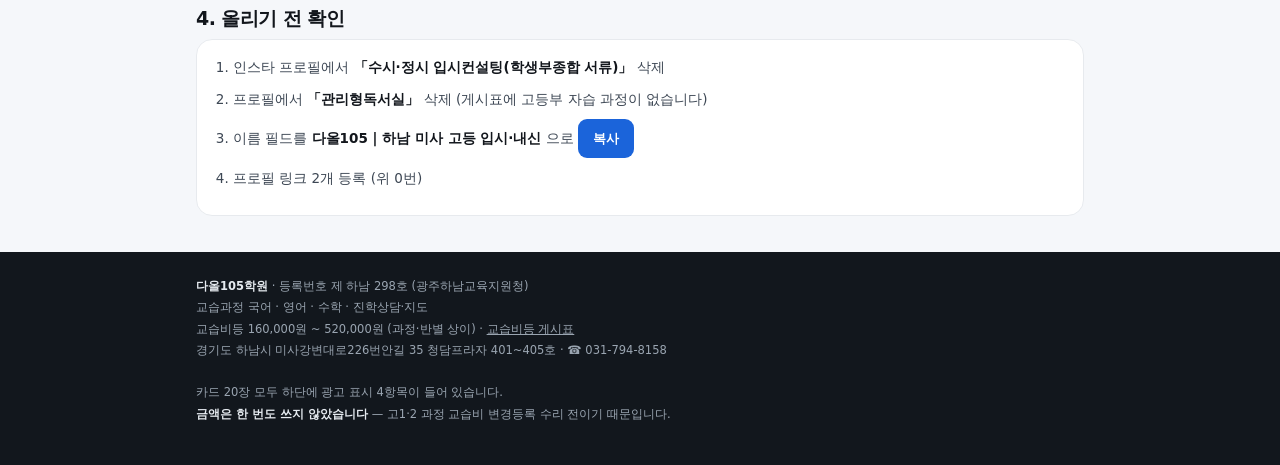
==== commit f2aa9576: "refactor: 카드뉴스 안내를 링크 허브 방식으로 교체 (프로필 링크 1칸) Co-Authored-By: Claude Opus 5 <noreply@anthropic.com>" ====
--- a/cardnews/index.html
+++ b/cardnews/index.html
@@ -76,17 +76,22 @@
 
 <div class="w">
 
-<h2>0. 먼저 — 프로필에 걸 링크</h2>
+<h2>0. 먼저 — 프로필에 걸 링크 <em>딱 하나면 됩니다</em></h2>
 <p class="lead">인스타 캡션의 주소는 <b>눌리지 않습니다.</b> 클릭되는 곳은 프로필 링크·스토리 링크 스티커·유료광고뿐입니다.<br>
-프로필 편집 → 링크에 아래 두 개를 등록하세요. <b>최대 5개</b>까지 됩니다.</p>
-<div class="box">
-  <div class="lk"><span class="t">고3 무료조회</span><code>https://jayu0422-blip.github.io/daol105-susi/?src=ig</code>
-    <button class="cp" data-copy="https://jayu0422-blip.github.io/daol105-susi/?src=ig">복사</button></div>
-  <div class="lk"><span class="t">고1·2 무료조회</span><code>https://jayu0422-blip.github.io/daol105-susi/hs12/?src=ig</code>
-    <button class="cp" data-copy="https://jayu0422-blip.github.io/daol105-susi/hs12/?src=ig">복사</button></div>
-</div>
-<p class="lead"><b>?src=ig</b> 가 붙어 있어야 신청이 들어올 때 「인스타그램」으로 자동 기록됩니다.
+그래서 <b>링크 허브</b>를 따로 만들었습니다. 프로필에는 이 하나만 걸고, 그 안에서 전부 갈라집니다.</p>
+<div class="box">
+  <div class="lk"><span class="t">프로필 링크</span><code>https://jayu0422-blip.github.io/daol105-susi/link/?src=ig</code>
+    <button class="cp" data-copy="https://jayu0422-blip.github.io/daol105-susi/link/?src=ig">복사</button></div>
+  <div class="lk"><span class="t">표시 이름</span><code>다올105 · 무료 내신 진단</code>
+    <button class="cp" data-copy="다올105 · 무료 내신 진단">복사</button></div>
+</div>
+<p class="lead">허브에 들어간 목적지 — 고1·2 내신 진단 · 고3 수시 지원 라인 · 고3 상담 안내 ·
+전화 · 유튜브 · 네이버 블로그 · 교습비등 게시표. <b>목적지가 늘어도 프로필은 안 건드립니다.</b><br><br>
+<b>?src=ig</b> 는 허브가 <b>다음 페이지까지 자동으로 물려줍니다.</b>
+인스타로 들어온 사람은 어느 버튼을 눌러도 신청 기록에 「인스타그램」으로 남습니다.
 붙이지 않으면 전부 「기타」로 쌓여 어디서 왔는지 알 수 없습니다.</p>
+<p class="lead">스토리·유튜브·블로그용은 끝의 <code style="font-size:11.5px;background:#F1F5FD;padding:2px 5px;border-radius:5px">ig</code>만
+<b>yt / naver / kakao / print</b> 로 바꿔 쓰시면 됩니다.</p>
 
 <h2>1. 고3 세트 <em>10장 · 먼저 올리세요</em></h2>
 <p class="lead">2027학년도 수시 원서접수가 <b>9월 7일(월)~11일(금)</b>입니다. 시급합니다.</p>
